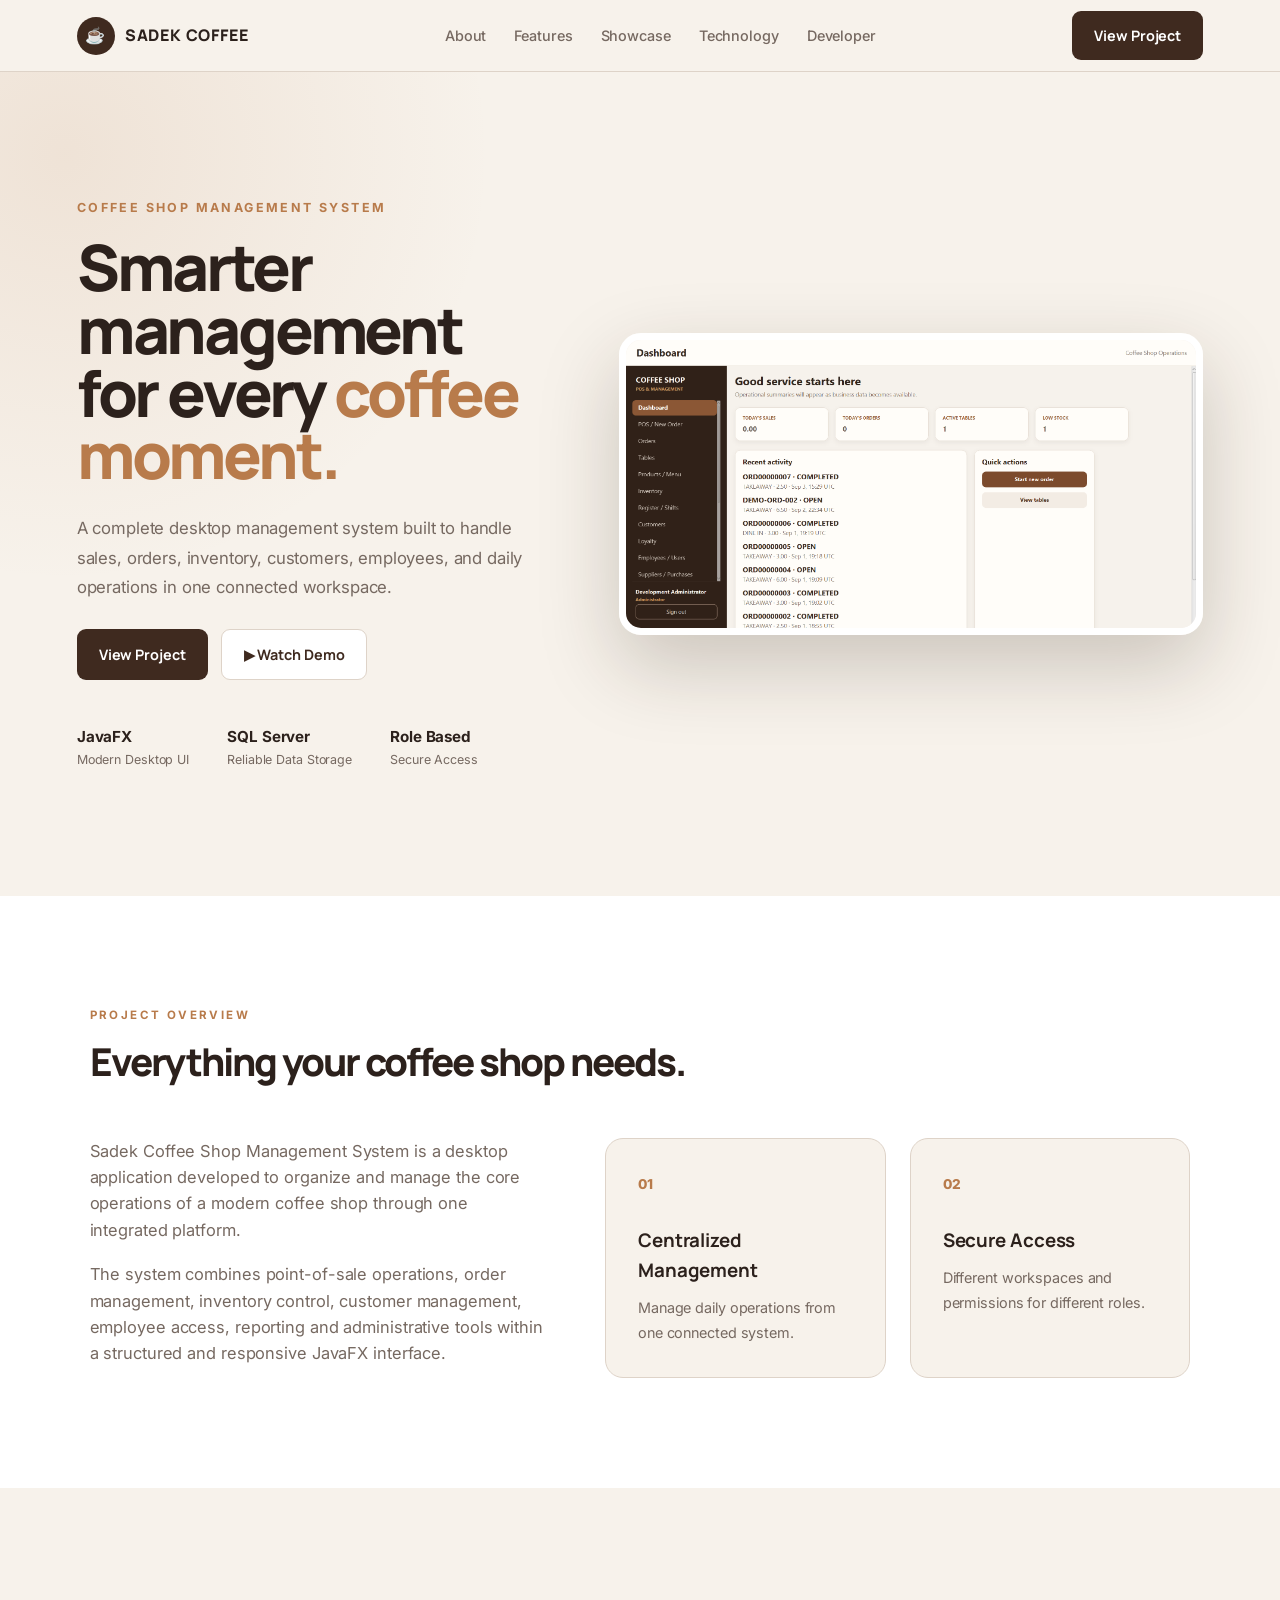
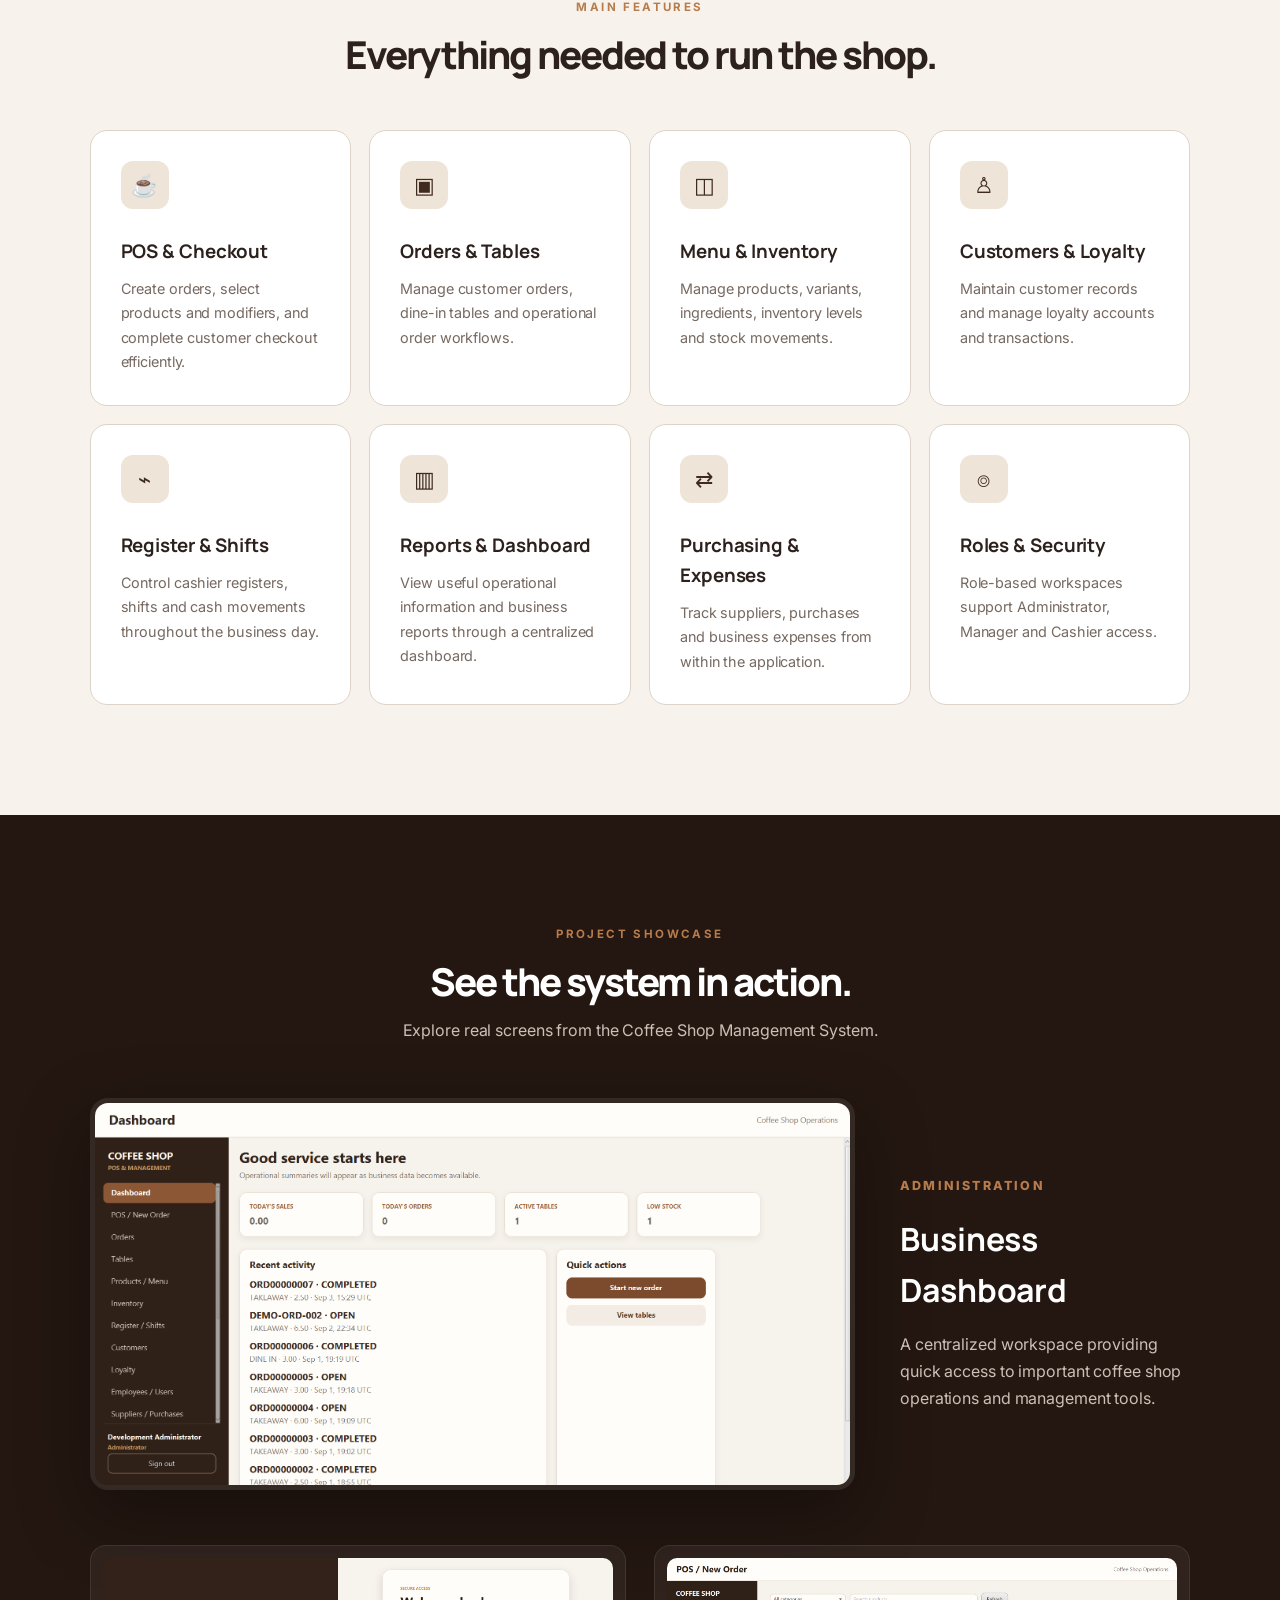
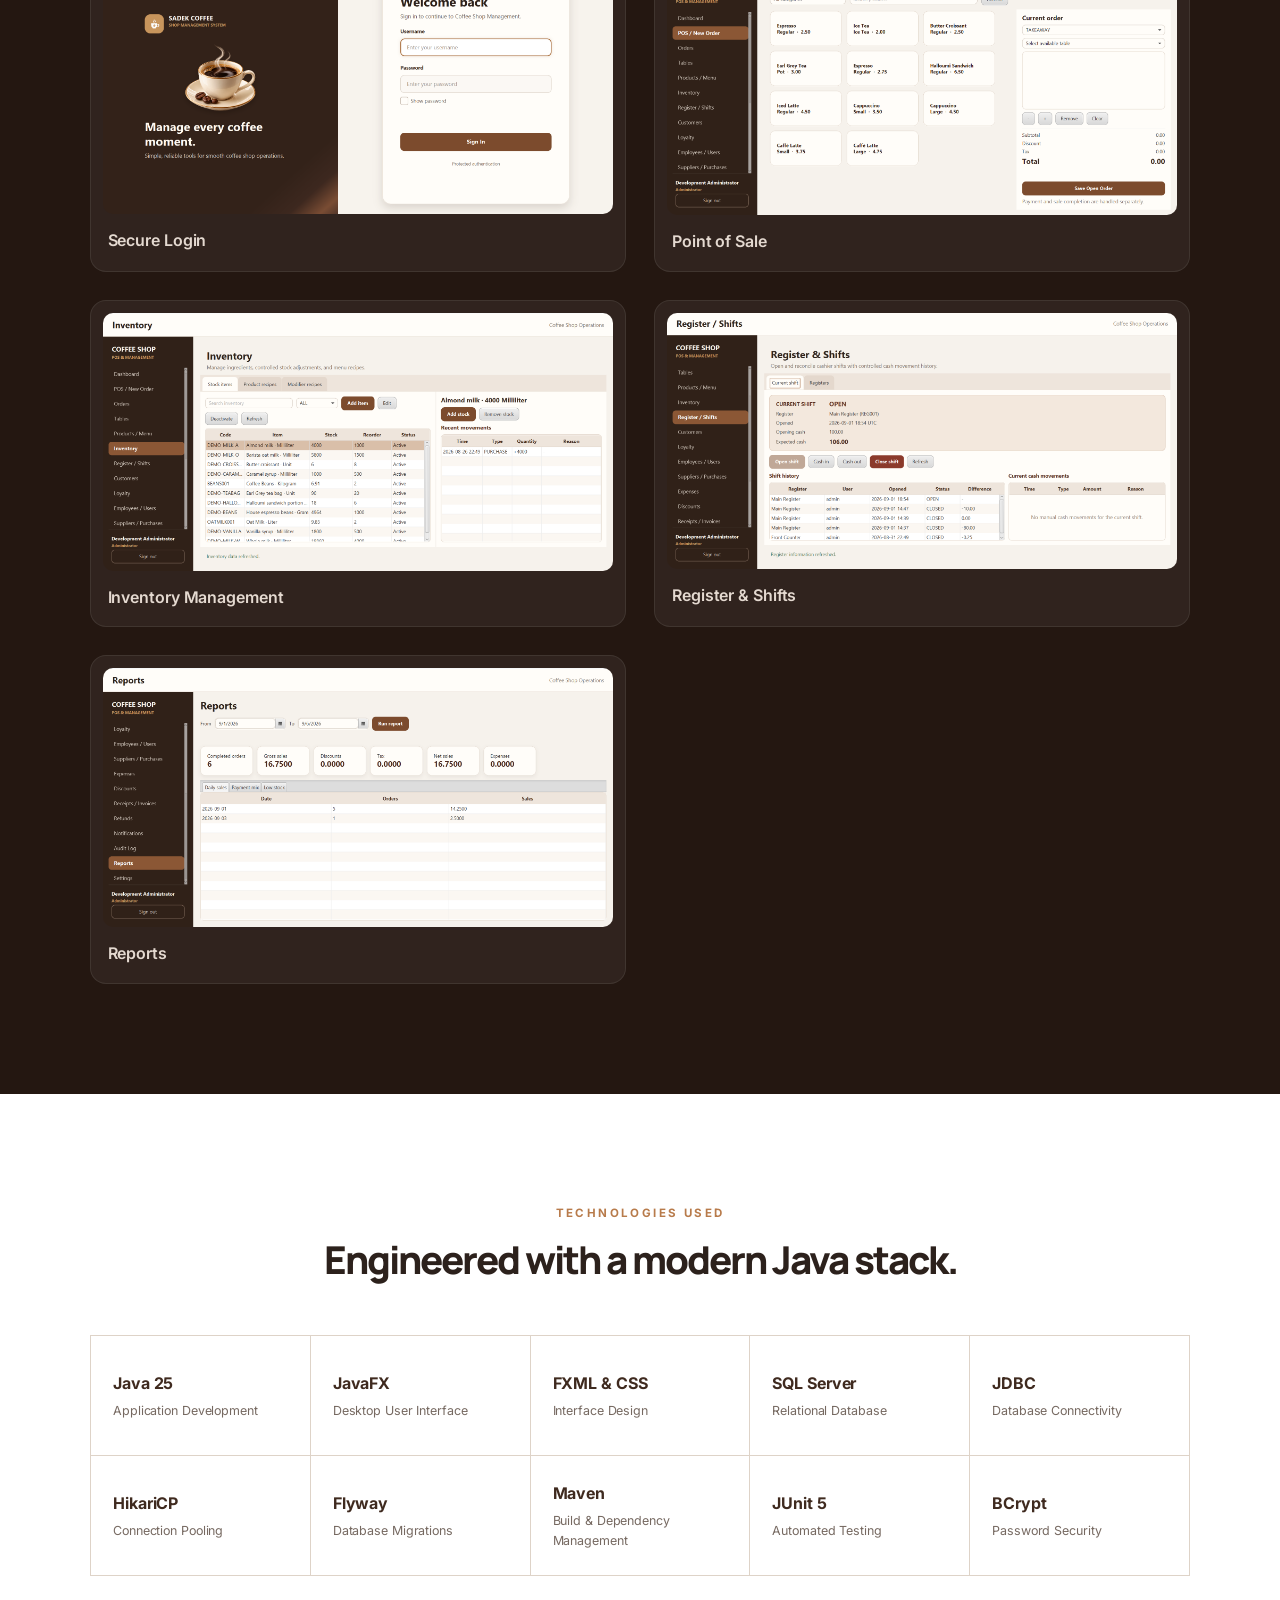
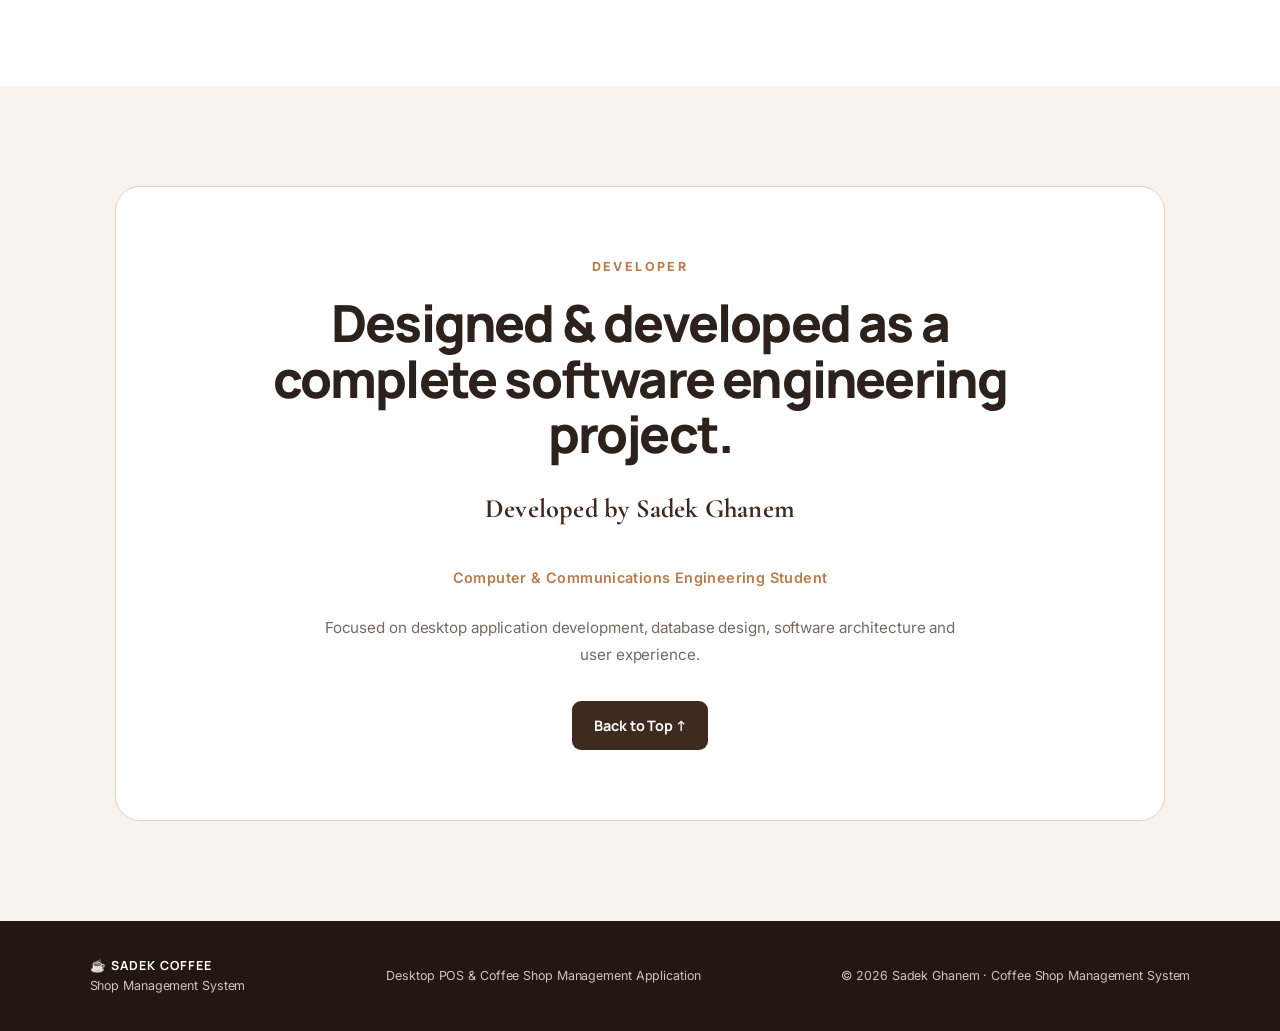
==== docs/index.html @ f2e33fcf "Prepare portfolio for GitHub Pages" ====
﻿<!DOCTYPE html>
<html lang="en">
<head>
    <meta charset="UTF-8">
    <meta name="viewport" content="width=device-width, initial-scale=1.0">
    <meta name="description" content="Coffee Shop Management System - Professional desktop POS and coffee shop management application.">
    <title>Sadek Coffee | Management System</title>
    <link rel="preconnect" href="https://fonts.googleapis.com">
<link rel="preconnect" href="https://fonts.gstatic.com" crossorigin>
<link href="https://fonts.googleapis.com/css2?family=Inter:wght@400;500;600;700&family=Manrope:wght@600;700;800&display=swap" rel="stylesheet">
<link rel="preconnect" href="https://fonts.googleapis.com">
<link rel="preconnect" href="https://fonts.gstatic.com" crossorigin>
<link href="https://fonts.googleapis.com/css2?family=Cormorant+Garamond:wght@600;700&family=Inter:wght@400;500;600&family=Manrope:wght@700;800&display=swap" rel="stylesheet">
<link rel="stylesheet" href="style.css">
    <link rel="icon" href="assets/images/favicon.svg" type="image/svg+xml">
</head>

<body>

<header class="navbar">
    <a href="#home" class="logo">
        <span class="logo-icon">☕</span>
        <span>SADEK COFFEE</span>
    </a>

    <nav>
        <a href="#about">About</a>
        <a href="#features">Features</a>
        <a href="#showcase">Showcase</a>
        <a href="#technology">Technology</a>
        <a href="#developer">Developer</a>
    </nav>

    <a href="#showcase" class="nav-button">View Project</a>
</header>


<main>

<section class="hero" id="home">
    <div class="hero-content">
        <p class="eyebrow">COFFEE SHOP MANAGEMENT SYSTEM</p>

        <h1>
            Smarter management<br>
            for every <span>coffee moment.</span>
        </h1>

        <p class="hero-description">
            A complete desktop management system built to handle sales, orders, inventory, customers, employees, and daily operations in one connected workspace.
        </p>

        <div class="hero-buttons">
            <a href="#showcase" class="primary-button">View Project</a>
            <a href="assets/video/demo.mp4" class="secondary-button">
                ▶ Watch Demo
            </a>
        </div>

        <div class="hero-stats">
            <div>
                <strong>JavaFX</strong>
                <span>Modern Desktop UI</span>
            </div>
            <div>
                <strong>SQL Server</strong>
                <span>Reliable Data Storage</span>
            </div>
            <div>
                <strong>Role Based</strong>
                <span>Secure Access</span>
            </div>
        </div>
    </div>

    <div class="hero-image">
        <img src="assets/images/dashboard.png" alt="Coffee Shop Dashboard">
    </div>
</section>


<section class="section about" id="about">
    <div class="section-heading">
        <p>PROJECT OVERVIEW</p>
        <h2>Everything your coffee shop needs.</h2>
    </div>

    <div class="about-grid">
        <div class="about-text">
            <p>
                Sadek Coffee Shop Management System is a desktop application
                developed to organize and manage the core operations of a
                modern coffee shop through one integrated platform.
            </p>

            <p>
                The system combines point-of-sale operations, order management,
                inventory control, customer management, employee access,
                reporting and administrative tools within a structured and
                responsive JavaFX interface.
            </p>
        </div>

        <div class="about-card">
            <span>01</span>
            <h3>Centralized Management</h3>
            <p>Manage daily operations from one connected system.</p>
        </div>

        <div class="about-card">
            <span>02</span>
            <h3>Secure Access</h3>
            <p>Different workspaces and permissions for different roles.</p>
        </div>
    </div>
</section>


<section class="section features-section" id="features">
    <div class="section-heading center">
        <p>MAIN FEATURES</p>
        <h2>Everything needed to run the shop.</h2>
    </div>

    <div class="features-grid">

        <article class="feature-card">
            <div class="feature-icon">☕</div>
            <h3>POS & Checkout</h3>
            <p>Create orders, select products and modifiers, and complete customer checkout efficiently.</p>
        </article>

        <article class="feature-card">
            <div class="feature-icon">▣</div>
            <h3>Orders & Tables</h3>
            <p>Manage customer orders, dine-in tables and operational order workflows.</p>
        </article>

        <article class="feature-card">
            <div class="feature-icon">◫</div>
            <h3>Menu & Inventory</h3>
            <p>Manage products, variants, ingredients, inventory levels and stock movements.</p>
        </article>

        <article class="feature-card">
            <div class="feature-icon">♙</div>
            <h3>Customers & Loyalty</h3>
            <p>Maintain customer records and manage loyalty accounts and transactions.</p>
        </article>

        <article class="feature-card">
            <div class="feature-icon">⌁</div>
            <h3>Register & Shifts</h3>
            <p>Control cashier registers, shifts and cash movements throughout the business day.</p>
        </article>

        <article class="feature-card">
            <div class="feature-icon">▥</div>
            <h3>Reports & Dashboard</h3>
            <p>View useful operational information and business reports through a centralized dashboard.</p>
        </article>

        <article class="feature-card">
            <div class="feature-icon">⇄</div>
            <h3>Purchasing & Expenses</h3>
            <p>Track suppliers, purchases and business expenses from within the application.</p>
        </article>

        <article class="feature-card">
            <div class="feature-icon">⌾</div>
            <h3>Roles & Security</h3>
            <p>Role-based workspaces support Administrator, Manager and Cashier access.</p>
        </article>

    </div>
</section>


<section class="section showcase" id="showcase">
    <div class="section-heading center">
        <p>PROJECT SHOWCASE</p>
        <h2>See the system in action.</h2>
        <span>Explore real screens from the Coffee Shop Management System.</span>
    </div>

    <div class="showcase-featured">
        <img src="assets/images/dashboard.png" alt="Dashboard">
        <div>
            <p>ADMINISTRATION</p>
            <h3>Business Dashboard</h3>
            <span>
                A centralized workspace providing quick access to important
                coffee shop operations and management tools.
            </span>
        </div>
    </div>

    <div class="screens-grid">

        <figure>
            <img src="assets/images/login.png" alt="Login Screen">
            <figcaption>Secure Login</figcaption>
        </figure>

        <figure>
            <img src="assets/images/pos.png" alt="Point of Sale">
            <figcaption>Point of Sale</figcaption>
        </figure>

        <figure>
            <img src="assets/images/inventory.png" alt="Inventory">
            <figcaption>Inventory Management</figcaption>
        </figure>

        <figure>
            <img src="assets/images/register.png" alt="Register Management">
            <figcaption>Register & Shifts</figcaption>
        </figure>

        <figure>
            <img src="assets/images/reports.png" alt="Reports">
            <figcaption>Reports</figcaption>
        </figure>

    </div>
</section>


<section class="section technology" id="technology">
    <div class="section-heading center">
        <p>TECHNOLOGIES USED</p>
        <h2>Engineered with a modern Java stack.</h2>
    </div>

    <div class="technology-grid">
        <div><strong>Java 25</strong><span>Application Development</span></div>
        <div><strong>JavaFX</strong><span>Desktop User Interface</span></div>
        <div><strong>FXML & CSS</strong><span>Interface Design</span></div>
        <div><strong>SQL Server</strong><span>Relational Database</span></div>
        <div><strong>JDBC</strong><span>Database Connectivity</span></div>
        <div><strong>HikariCP</strong><span>Connection Pooling</span></div>
        <div><strong>Flyway</strong><span>Database Migrations</span></div>
        <div><strong>Maven</strong><span>Build & Dependency Management</span></div>
        <div><strong>JUnit 5</strong><span>Automated Testing</span></div>
        <div><strong>BCrypt</strong><span>Password Security</span></div>
    </div>
</section>


<section class="developer-section" id="developer">
    <div class="developer-card">
        <p class="eyebrow">DEVELOPER</p>

        <h2>Designed & developed as a complete software engineering project.</h2>

        <p>
            <strong class="developer-name">Developed by Sadek Ghanem</strong>
            <p class="developer-role">Computer & Communications Engineering Student</p>
            <p>Focused on desktop application development, database design, software architecture and user experience.</p>
        </p>

        <a href="#home" class="primary-button">Back to Top ↑</a>
    </div>
</section>

</main>


<footer>
    <div>
        <strong>☕ SADEK COFFEE</strong>
        <span>Shop Management System</span>
    </div>

    <p>Desktop POS & Coffee Shop Management Application</p>

    <p>© 2026 Sadek Ghanem · Coffee Shop Management System</p>
</footer>

</body>
</html>
---- docs/style.css ----
﻿:root {
    --brown: #3f2a1f;
    --brown-dark: #241711;
    --coffee: #79533d;
    --caramel: #b87b4b;
    --cream: #f7f2eb;
    --cream-dark: #eee4d8;
    --white: #ffffff;
    --text: #2c211c;
    --muted: #766961;
    --border: #ded3c8;
}

* {
    box-sizing: border-box;
    margin: 0;
    padding: 0;
}

html {
    scroll-behavior: smooth;
}

body {
    font-family: "Segoe UI", Arial, sans-serif;
    color: var(--text);
    background: var(--cream);
    line-height: 1.6;
}

img {
    max-width: 100%;
    display: block;
}

a {
    text-decoration: none;
    color: inherit;
}

.navbar {
    width: 100%;
    min-height: 76px;
    padding: 0 6%;
    display: flex;
    align-items: center;
    justify-content: space-between;
    gap: 30px;
    background: rgba(247, 242, 235, .96);
    border-bottom: 1px solid var(--border);
    position: sticky;
    top: 0;
    z-index: 1000;
    backdrop-filter: blur(12px);
}

.logo {
    display: flex;
    align-items: center;
    gap: 10px;
    font-weight: 800;
    letter-spacing: 1px;
    white-space: nowrap;
}

.logo-icon {
    width: 38px;
    height: 38px;
    display: grid;
    place-items: center;
    background: var(--brown);
    border-radius: 50%;
    color: white;
}

.navbar nav {
    display: flex;
    gap: 28px;
}

.navbar nav a {
    color: var(--muted);
    font-size: .92rem;
    font-weight: 600;
    transition: .2s;
}

.navbar nav a:hover {
    color: var(--brown);
}

.nav-button,
.primary-button,
.secondary-button {
    padding: 13px 22px;
    border-radius: 10px;
    font-weight: 700;
    display: inline-flex;
    align-items: center;
    justify-content: center;
    transition: .25s;
}

.nav-button,
.primary-button {
    background: var(--brown);
    color: white;
}

.nav-button:hover,
.primary-button:hover {
    transform: translateY(-2px);
    background: var(--brown-dark);
}

.secondary-button {
    border: 1px solid var(--border);
    background: white;
    color: var(--brown);
}

.secondary-button:hover {
    transform: translateY(-2px);
    border-color: var(--coffee);
}

.hero {
    min-height: calc(100vh - 76px);
    padding: 80px 6%;
    display: grid;
    grid-template-columns: .9fr 1.1fr;
    align-items: center;
    gap: 65px;
    background:
        radial-gradient(circle at 5% 10%, rgba(184,123,75,.13), transparent 30%),
        var(--cream);
}

.eyebrow,
.section-heading > p,
.showcase-featured div > p {
    color: var(--caramel);
    font-size: .78rem;
    letter-spacing: 2.2px;
    font-weight: 800;
    margin-bottom: 18px;
}

.hero h1 {
    font-size: clamp(3rem, 5vw, 5.5rem);
    line-height: 1.02;
    letter-spacing: -3px;
    max-width: 750px;
}

.hero h1 span {
    color: var(--caramel);
}

.hero-description {
    max-width: 620px;
    margin: 27px 0;
    color: var(--muted);
    font-size: 1.05rem;
}

.hero-buttons {
    display: flex;
    flex-wrap: wrap;
    gap: 13px;
}

.hero-image {
    position: relative;
}

.hero-image img {
    border-radius: 22px;
    box-shadow: 0 30px 80px rgba(45,30,20,.22);
    border: 7px solid white;
}

.hero-image::after {
    content: "";
    position: absolute;
    width: 45%;
    height: 45%;
    background: var(--caramel);
    opacity: .14;
    border-radius: 50%;
    right: -5%;
    bottom: -10%;
    z-index: -1;
}

.hero-stats {
    margin-top: 45px;
    display: flex;
    gap: 38px;
    flex-wrap: wrap;
}

.hero-stats div {
    display: flex;
    flex-direction: column;
}

.hero-stats strong {
    font-size: .95rem;
}

.hero-stats span {
    color: var(--muted);
    font-size: .78rem;
}

.section {
    padding: 110px 7%;
}

.section-heading {
    max-width: 720px;
    margin-bottom: 55px;
}

.section-heading.center {
    text-align: center;
    margin-left: auto;
    margin-right: auto;
}

.section-heading h2 {
    font-size: clamp(2rem, 3.5vw, 3.4rem);
    line-height: 1.08;
    letter-spacing: -1.5px;
}

.section-heading span {
    display: block;
    margin-top: 16px;
    color: var(--muted);
}

.about {
    background: white;
}

.about-grid {
    display: grid;
    grid-template-columns: 1.4fr .8fr .8fr;
    gap: 24px;
    align-items: stretch;
}

.about-text {
    font-size: 1.03rem;
    color: var(--muted);
    padding-right: 35px;
}

.about-text p + p {
    margin-top: 18px;
}

.about-card {
    background: var(--cream);
    padding: 32px;
    border-radius: 18px;
    border: 1px solid var(--border);
}

.about-card span {
    color: var(--caramel);
    font-weight: 800;
    font-size: .85rem;
}

.about-card h3 {
    margin: 30px 0 10px;
}

.about-card p {
    color: var(--muted);
    font-size: .9rem;
}

.features-section {
    background: var(--cream);
}

.features-grid {
    display: grid;
    grid-template-columns: repeat(4, 1fr);
    gap: 18px;
}

.feature-card {
    padding: 30px;
    border: 1px solid var(--border);
    border-radius: 17px;
    background: white;
    transition: .25s;
}

.feature-card:hover {
    transform: translateY(-6px);
    box-shadow: 0 18px 45px rgba(60,40,25,.09);
}

.feature-icon {
    width: 48px;
    height: 48px;
    display: grid;
    place-items: center;
    border-radius: 12px;
    background: var(--cream-dark);
    color: var(--brown);
    font-size: 1.35rem;
    margin-bottom: 28px;
}

.feature-card h3 {
    margin-bottom: 10px;
}

.feature-card p {
    color: var(--muted);
    font-size: .9rem;
}

.showcase {
    background: var(--brown-dark);
    color: white;
}

.showcase .section-heading span {
    color: #cbbfb6;
}

.showcase-featured {
    display: grid;
    grid-template-columns: 1.45fr .55fr;
    gap: 45px;
    align-items: center;
    margin-bottom: 55px;
}

.showcase-featured img {
    width: 100%;
    border-radius: 18px;
    border: 5px solid rgba(255,255,255,.08);
    box-shadow: 0 25px 70px rgba(0,0,0,.35);
}

.showcase-featured h3 {
    font-size: 2rem;
    margin-bottom: 14px;
}

.showcase-featured span {
    color: #cbbfb6;
}

.screens-grid {
    display: grid;
    grid-template-columns: repeat(2, 1fr);
    gap: 28px;
}

.screens-grid figure {
    background: rgba(255,255,255,.055);
    border: 1px solid rgba(255,255,255,.08);
    padding: 12px;
    border-radius: 16px;
}

.screens-grid img {
    border-radius: 10px;
    width: 100%;
}

.screens-grid figcaption {
    padding: 14px 5px 4px;
    font-weight: 600;
    color: #e4d9d0;
}

.technology {
    background: white;
}

.technology-grid {
    max-width: 1100px;
    margin: auto;
    display: grid;
    grid-template-columns: repeat(5, 1fr);
    border-top: 1px solid var(--border);
    border-left: 1px solid var(--border);
}

.technology-grid div {
    min-height: 120px;
    padding: 22px;
    border-right: 1px solid var(--border);
    border-bottom: 1px solid var(--border);
    display: flex;
    flex-direction: column;
    justify-content: center;
    gap: 5px;
}

.technology-grid strong {
    color: var(--brown);
}

.technology-grid span {
    color: var(--muted);
    font-size: .78rem;
}

.developer-section {
    padding: 100px 7%;
    background: var(--cream);
}

.developer-card {
    max-width: 1100px;
    margin: auto;
    text-align: center;
    padding: 70px 10%;
    background: white;
    border-radius: 25px;
    border: 1px solid var(--border);
}

.developer-card h2 {
    font-size: clamp(2rem, 4vw, 3.6rem);
    line-height: 1.05;
    max-width: 850px;
    margin: auto;
}

.developer-card > p:not(.eyebrow) {
    color: var(--muted);
    max-width: 700px;
    margin: 25px auto 32px;
}

footer {
    padding: 35px 7%;
    background: var(--brown-dark);
    color: #cfc3bb;
    display: flex;
    justify-content: space-between;
    align-items: center;
    gap: 25px;
    font-size: .82rem;
}

footer div {
    display: flex;
    flex-direction: column;
}

footer strong {
    color: white;
    letter-spacing: 1px;
}

@media (max-width: 1100px) {
    .navbar nav {
        display: none;
    }

    .hero {
        grid-template-columns: 1fr;
    }

    .hero-content {
        text-align: center;
    }

    .hero-description {
        margin-left: auto;
        margin-right: auto;
    }

    .hero-buttons,
    .hero-stats {
        justify-content: center;
    }

    .features-grid {
        grid-template-columns: repeat(2, 1fr);
    }

    .about-grid {
        grid-template-columns: 1fr 1fr;
    }

    .about-text {
        grid-column: 1 / -1;
    }

    .technology-grid {
        grid-template-columns: repeat(2, 1fr);
    }
}

@media (max-width: 760px) {
    .navbar {
        padding: 0 4%;
    }

    .nav-button {
        display: none;
    }

    .hero {
        padding: 65px 5%;
        min-height: auto;
    }

    .hero h1 {
        letter-spacing: -2px;
    }

    .section {
        padding: 80px 5%;
    }

    .features-grid,
    .about-grid,
    .showcase-featured,
    .screens-grid,
    .technology-grid {
        grid-template-columns: 1fr;
    }

    .about-text {
        padding-right: 0;
    }

    .hero-stats {
        gap: 20px;
    }

    .developer-section {
        padding: 70px 5%;
    }

    .developer-card {
        padding: 50px 25px;
    }

    footer {
        flex-direction: column;
        text-align: center;
    }
}

.developer-name {
    display: block;
    margin-top: 22px;
    font-size: 1.1rem;
    color: var(--brown);
    font-weight: 800;
}

.developer-role {
    margin-top: 6px !important;
    margin-bottom: 8px !important;
    color: var(--caramel) !important;
    font-weight: 700;
}

.hero-description {
    max-width: 650px;
    line-height: 1.75;
}


body {
    font-family: "Inter", sans-serif;
}

h1, h2, h3,
.logo,
.brand,
.nav-button,
.primary-button,
.secondary-button,
.developer-name {
    font-family: "Manrope", sans-serif;
}

.hero h1 {
    font-weight: 800;
    letter-spacing: -2.5px;
}

.section-heading h2 {
    font-weight: 800;
    letter-spacing: -1.8px;
}


body {
    font-family: "Inter", sans-serif;
    letter-spacing: -0.1px;
}

.navbar {
    min-height: 72px;
}

.navbar nav a {
    font-size: 0.9rem;
    font-weight: 500;
}

.logo {
    font-family: "Manrope", sans-serif;
    font-weight: 800;
    letter-spacing: 0.8px;
}

.hero h1 {
    font-family: "Manrope", sans-serif;
    font-size: clamp(2.8rem, 4.6vw, 5rem);
    line-height: 1.03;
    letter-spacing: -2.2px;
    font-weight: 800;
}

.hero-description {
    font-size: 1rem;
    line-height: 1.8;
    color: var(--muted);
    max-width: 620px;
}

.section-heading h2 {
    font-family: "Manrope", sans-serif;
    font-size: clamp(2rem, 3vw, 3.1rem);
    line-height: 1.08;
    letter-spacing: -1.4px;
    font-weight: 800;
}

.section-heading > p {
    font-size: 0.72rem;
    letter-spacing: 2px;
}

.feature-card h3,
.about-card h3,
.showcase-featured h3 {
    font-family: "Manrope", sans-serif;
    font-weight: 700;
}

.feature-card p,
.about-card p,
.showcase-featured span {
    line-height: 1.7;
}

.primary-button,
.secondary-button,
.nav-button {
    font-family: "Manrope", sans-serif;
    font-size: 0.9rem;
    font-weight: 700;
    border-radius: 9px;
}

.developer-name {
    font-family: "Manrope", sans-serif;
    font-size: 1.05rem;
    font-weight: 800;
}

.developer-role {
    font-size: 0.92rem;
    font-weight: 600;
}

footer {
    font-size: 0.78rem;
}


/* FINAL POLISH */

.screens-grid figure,
.showcase-featured img {
    transition: transform 0.3s ease, box-shadow 0.3s ease;
}

.screens-grid figure:hover {
    transform: translateY(-5px);
}

.screens-grid figure:hover img {
    transform: scale(1.015);
}

.showcase-featured img:hover {
    transform: scale(1.01);
    box-shadow: 0 30px 75px rgba(0,0,0,.4);
}

.developer-card {
    max-width: 1050px;
}

.developer-name {
    display: block;
    margin-top: 22px;
    font-family: "Manrope", sans-serif;
    font-size: 1.15rem;
    font-weight: 800;
    color: var(--brown);
}

.developer-role {
    margin: 5px auto 10px !important;
    color: var(--caramel) !important;
    font-weight: 600;
}

footer strong {
    font-family: "Manrope", sans-serif;
}


.developer-card h2 {
    font-family: "Manrope", sans-serif;
    font-weight: 800;
    letter-spacing: -1.8px;
    line-height: 1.08;
}

.developer-name {
    font-family: "Cormorant Garamond", serif;
    font-size: 1.65rem;
    font-weight: 700;
    letter-spacing: 0.2px;
    color: var(--brown);
}

.developer-role {
    font-family: "Inter", sans-serif;
    font-size: 0.9rem;
    font-weight: 600;
    letter-spacing: 0.4px;
}

.developer-card > p:not(.eyebrow):not(.developer-role) {
    font-family: "Inter", sans-serif;
    font-size: 0.95rem;
    line-height: 1.8;
    max-width: 650px;
}


/* TYPOGRAPHY REFINEMENT */

.hero h1 {
    font-family: "Manrope", sans-serif;
    font-weight: 800;
    font-size: clamp(3rem, 5vw, 5.4rem);
    line-height: 0.98;
    letter-spacing: -3.2px;
}

.hero-description {
    font-family: "Inter", sans-serif;
    font-size: 1.05rem;
    font-weight: 400;
    line-height: 1.75;
    letter-spacing: -0.15px;
    max-width: 660px;
}

.section-heading h2 {
    font-family: "Manrope", sans-serif;
    font-weight: 800;
    letter-spacing: -2px;
    line-height: 1.05;
}

.section-heading > p,
.eyebrow {
    font-family: "Inter", sans-serif;
    font-weight: 700;
    letter-spacing: 2.4px;
    text-transform: uppercase;
}
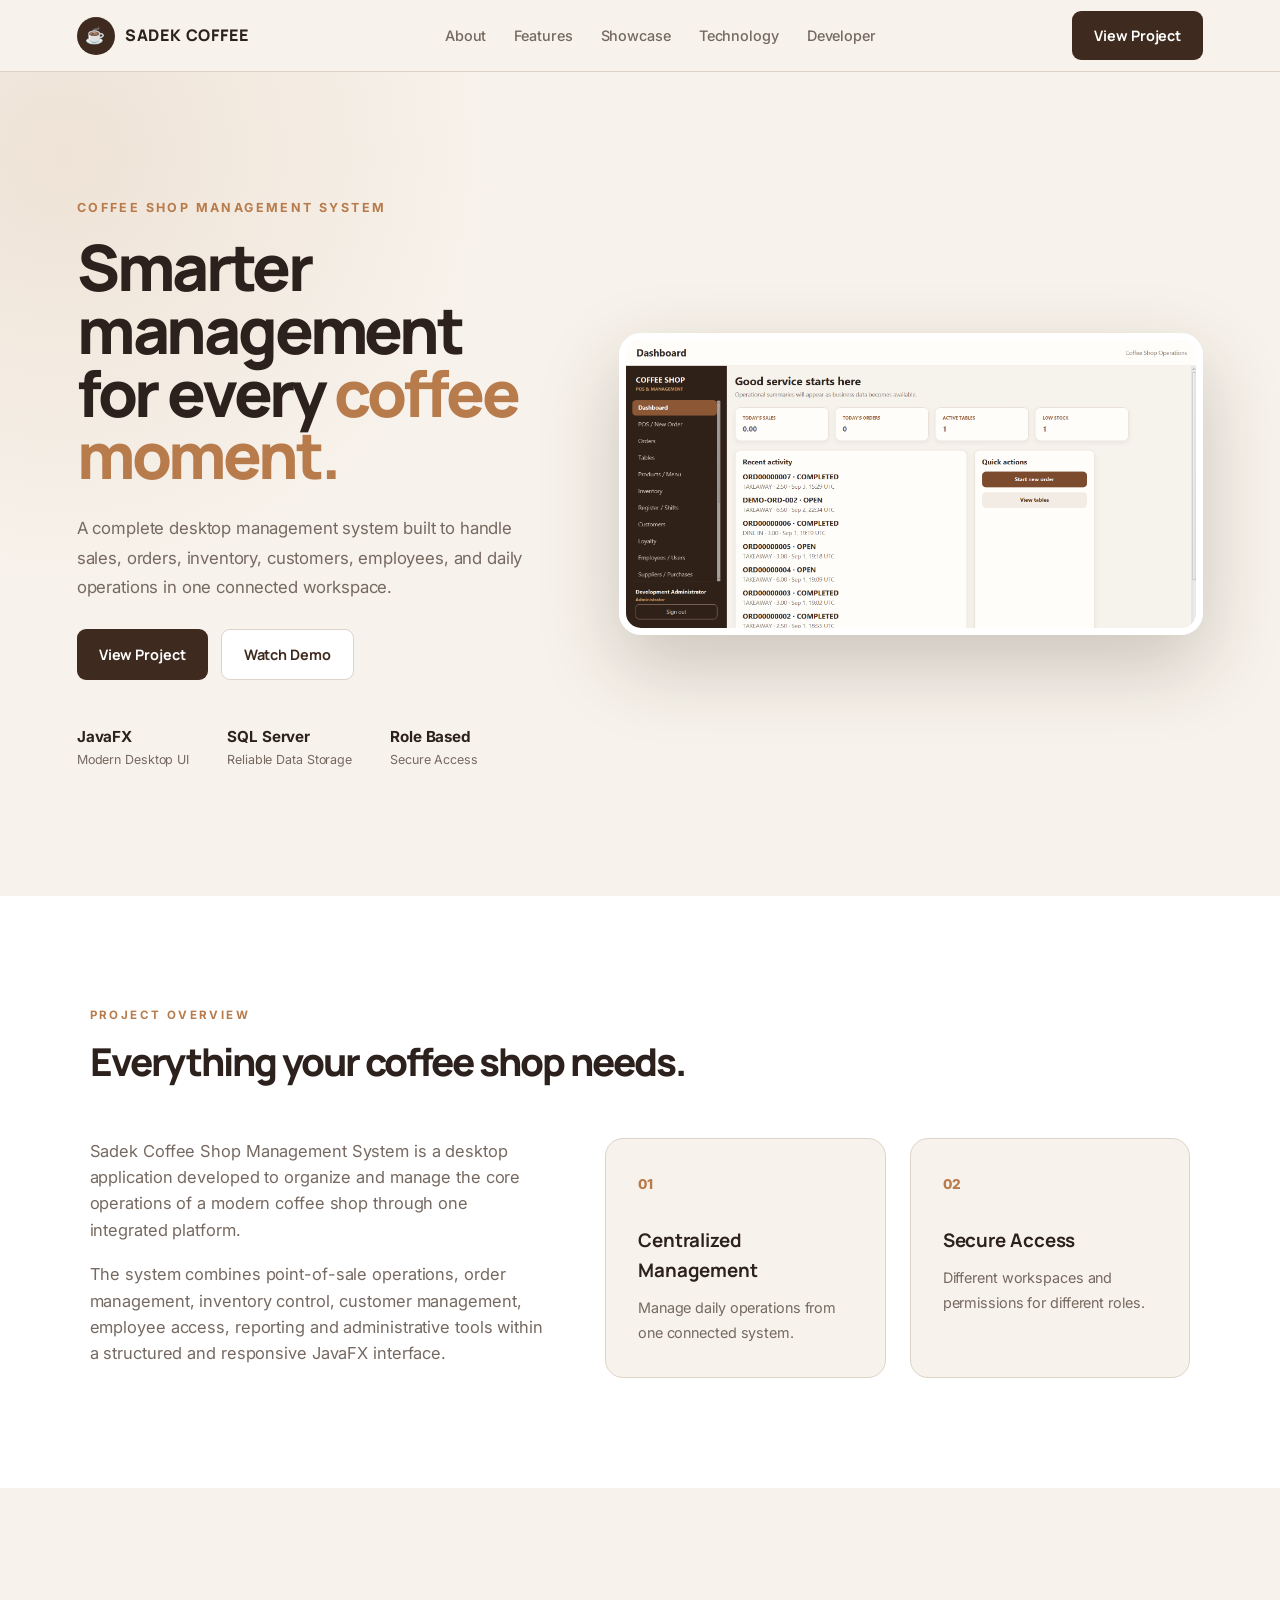
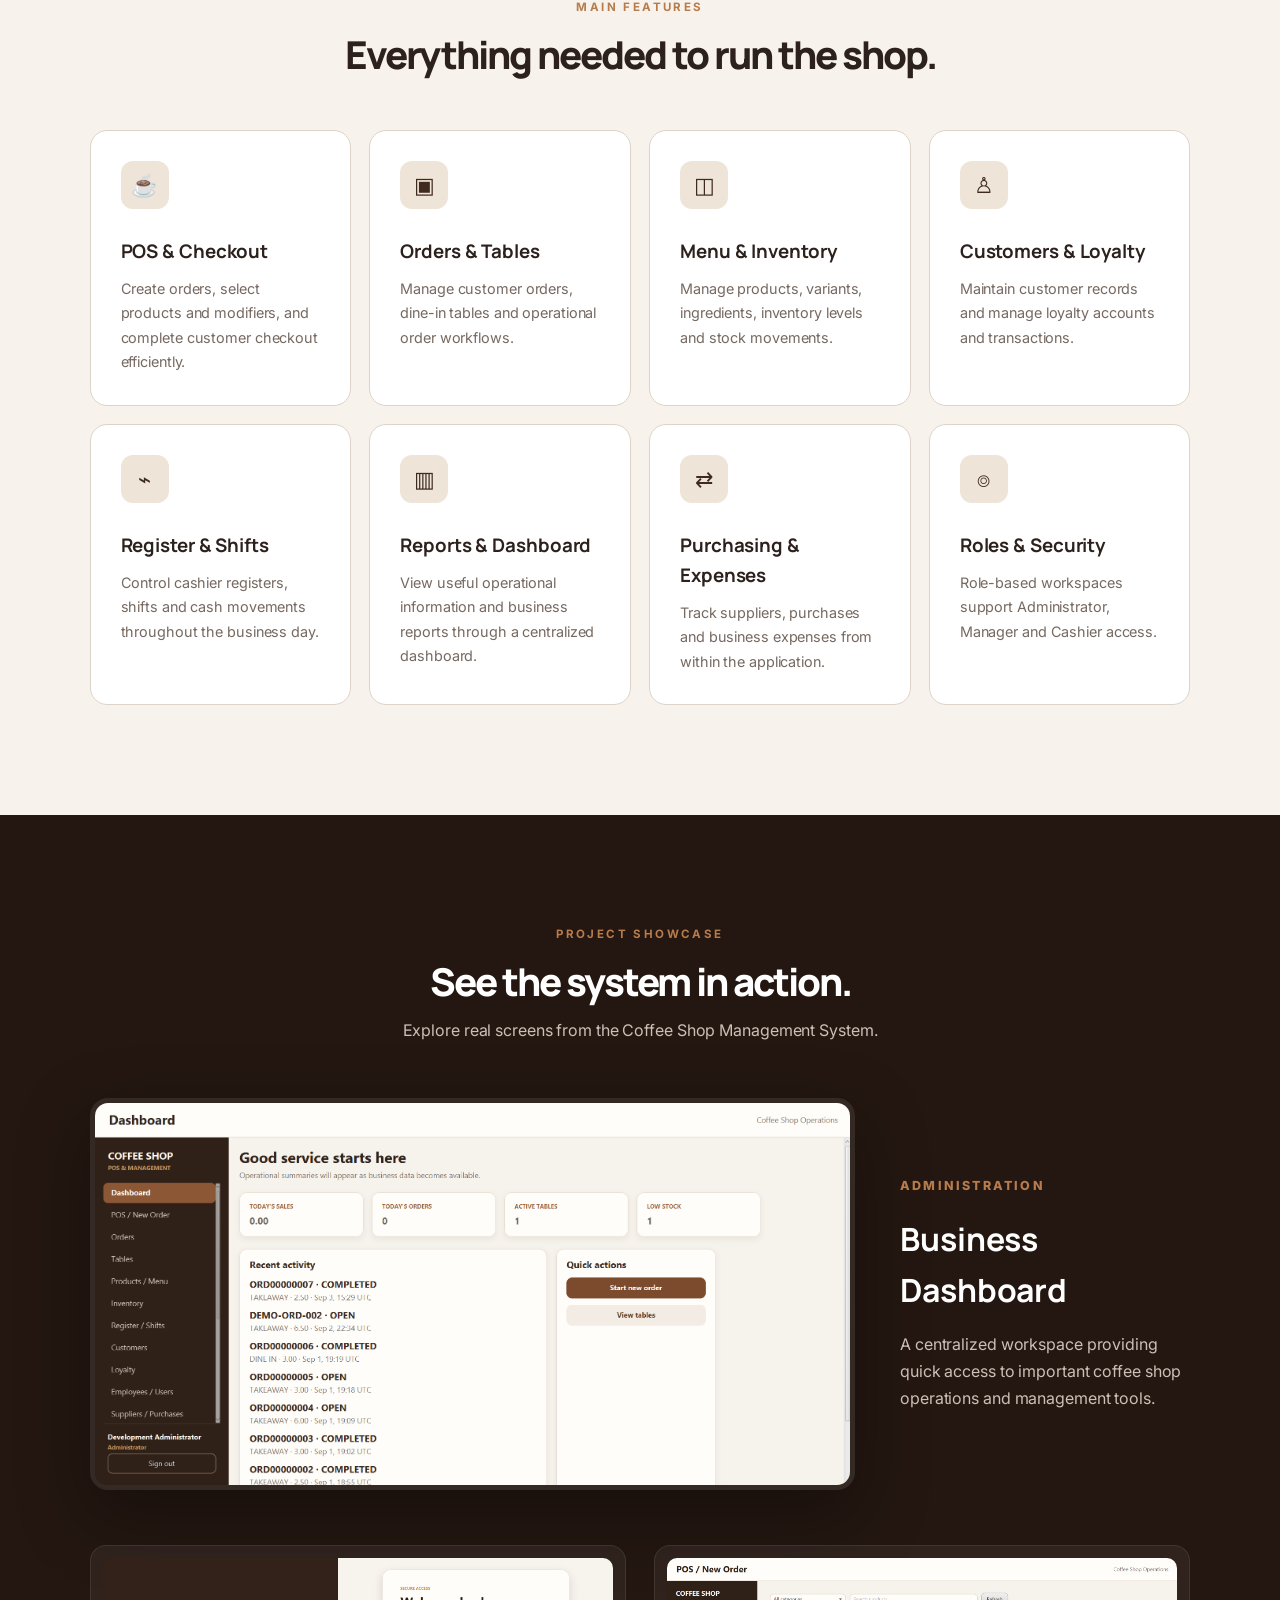
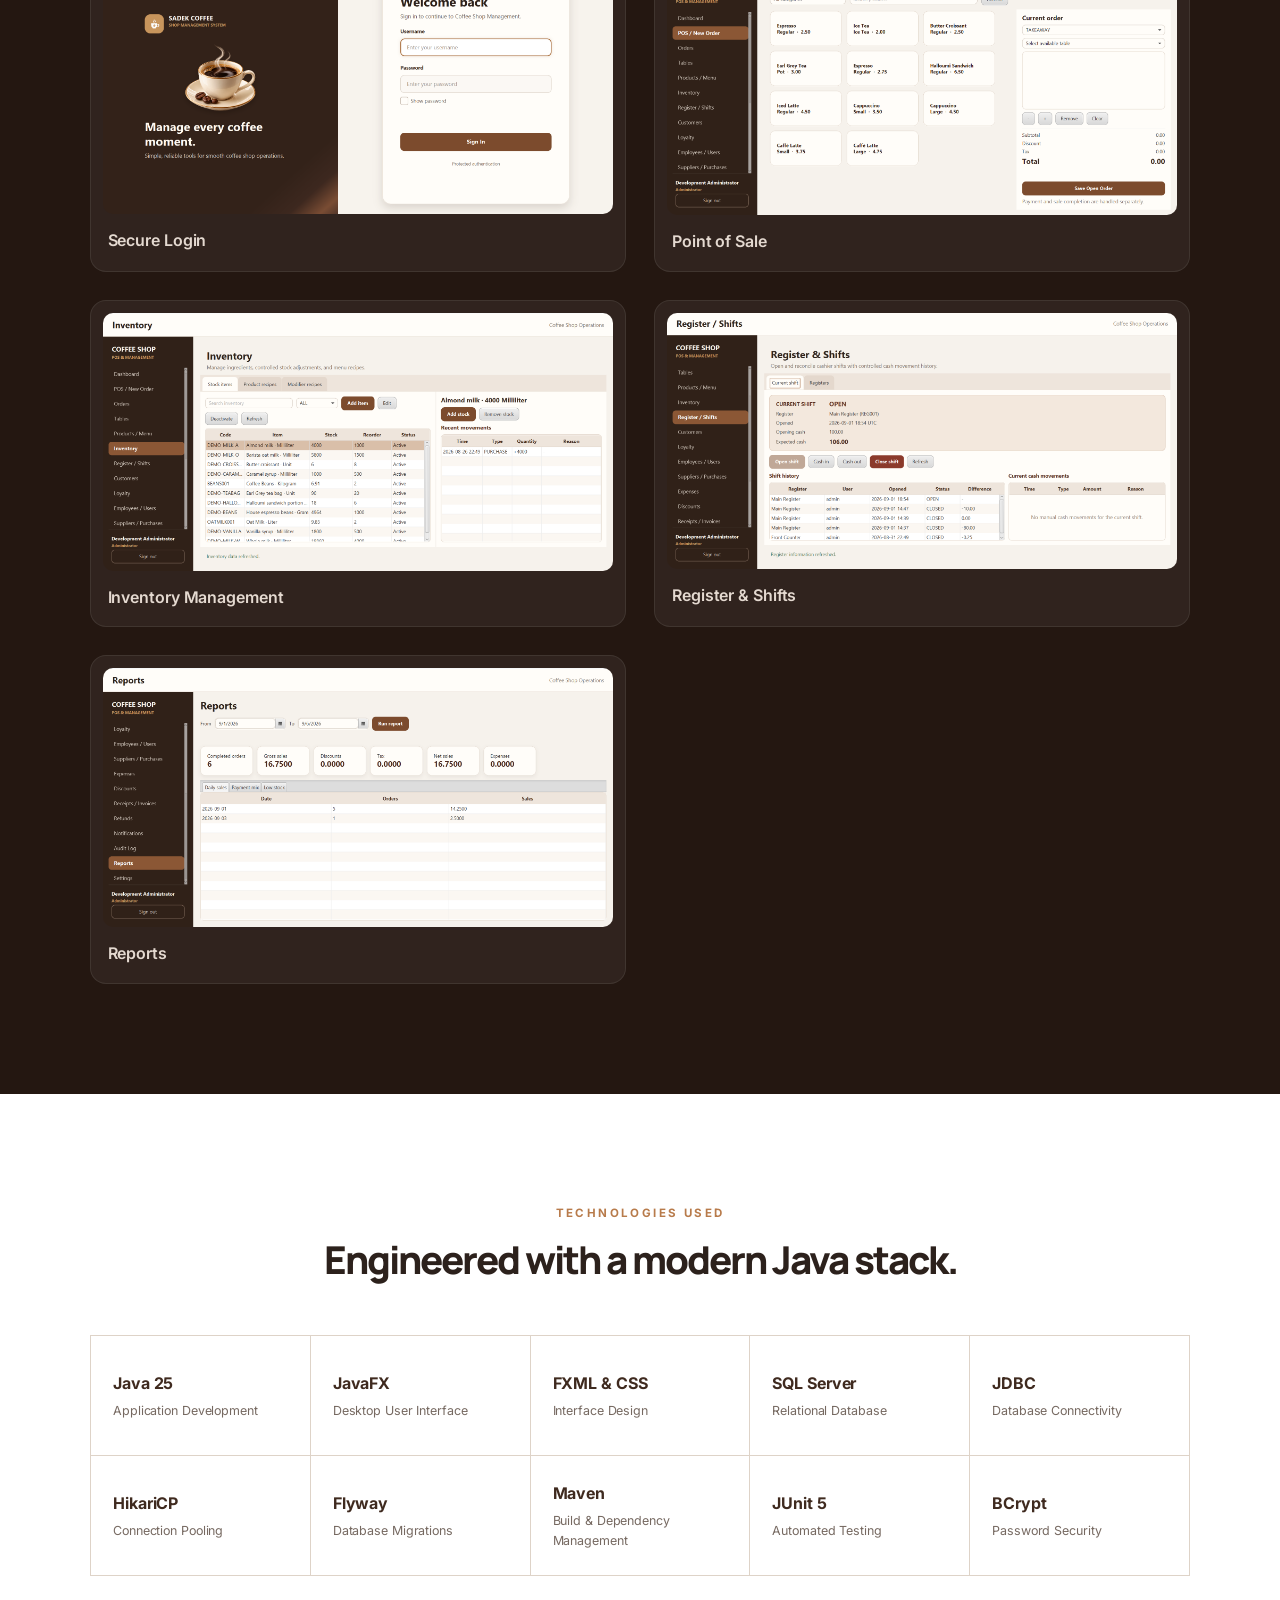
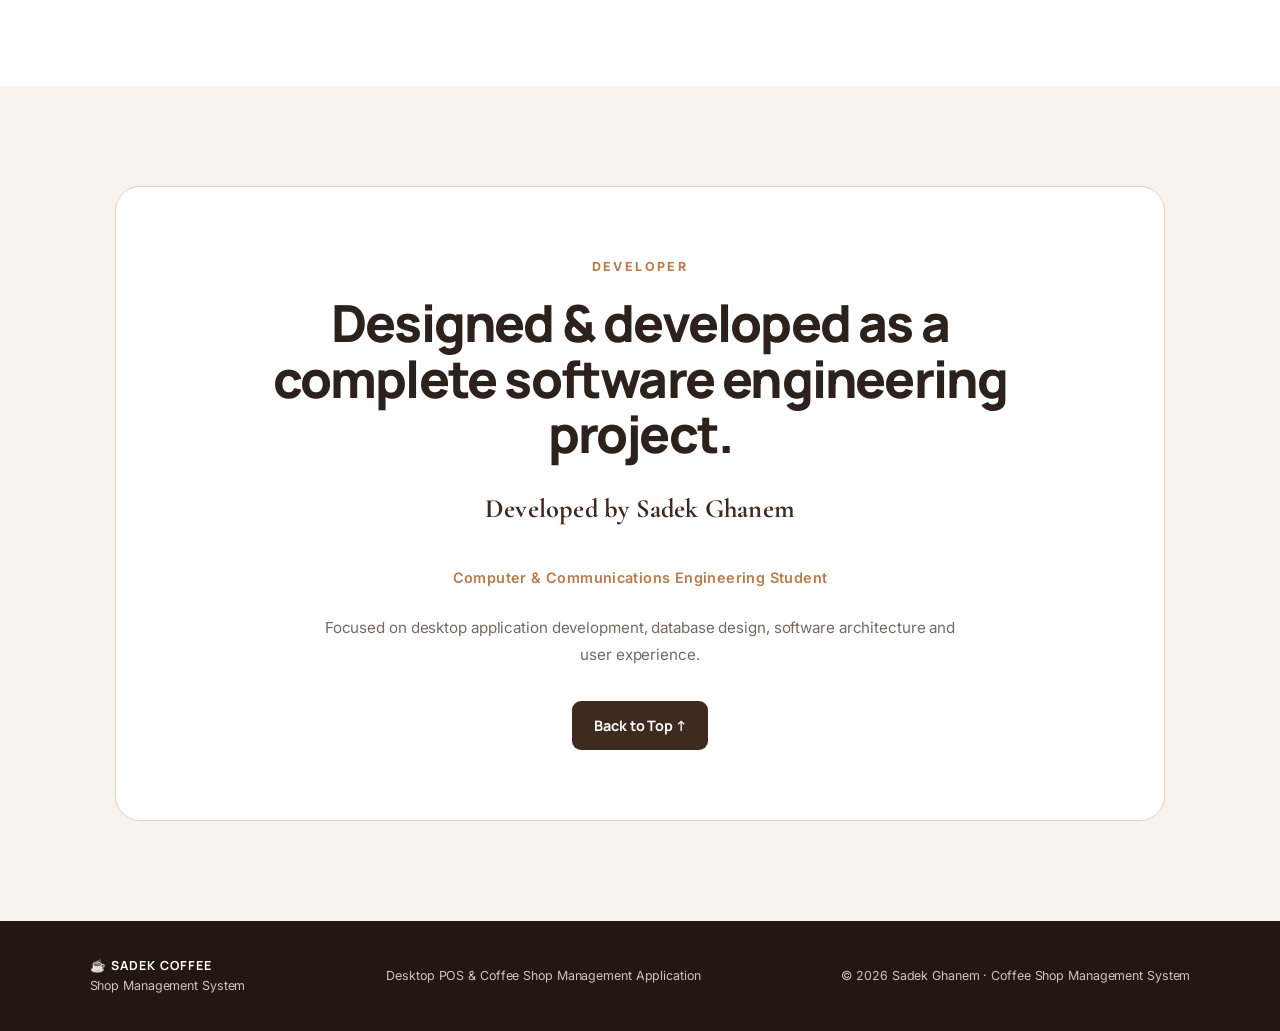
==== commit 5e7c7c61: "Add project demo video and finalize portfolio" ====
--- a/docs/index.html
+++ b/docs/index.html
@@ -53,7 +53,7 @@
         <div class="hero-buttons">
             <a href="#showcase" class="primary-button">View Project</a>
             <a href="assets/video/demo.mp4" class="secondary-button">
-                ▶ Watch Demo
+                Watch Demo
             </a>
         </div>
 
